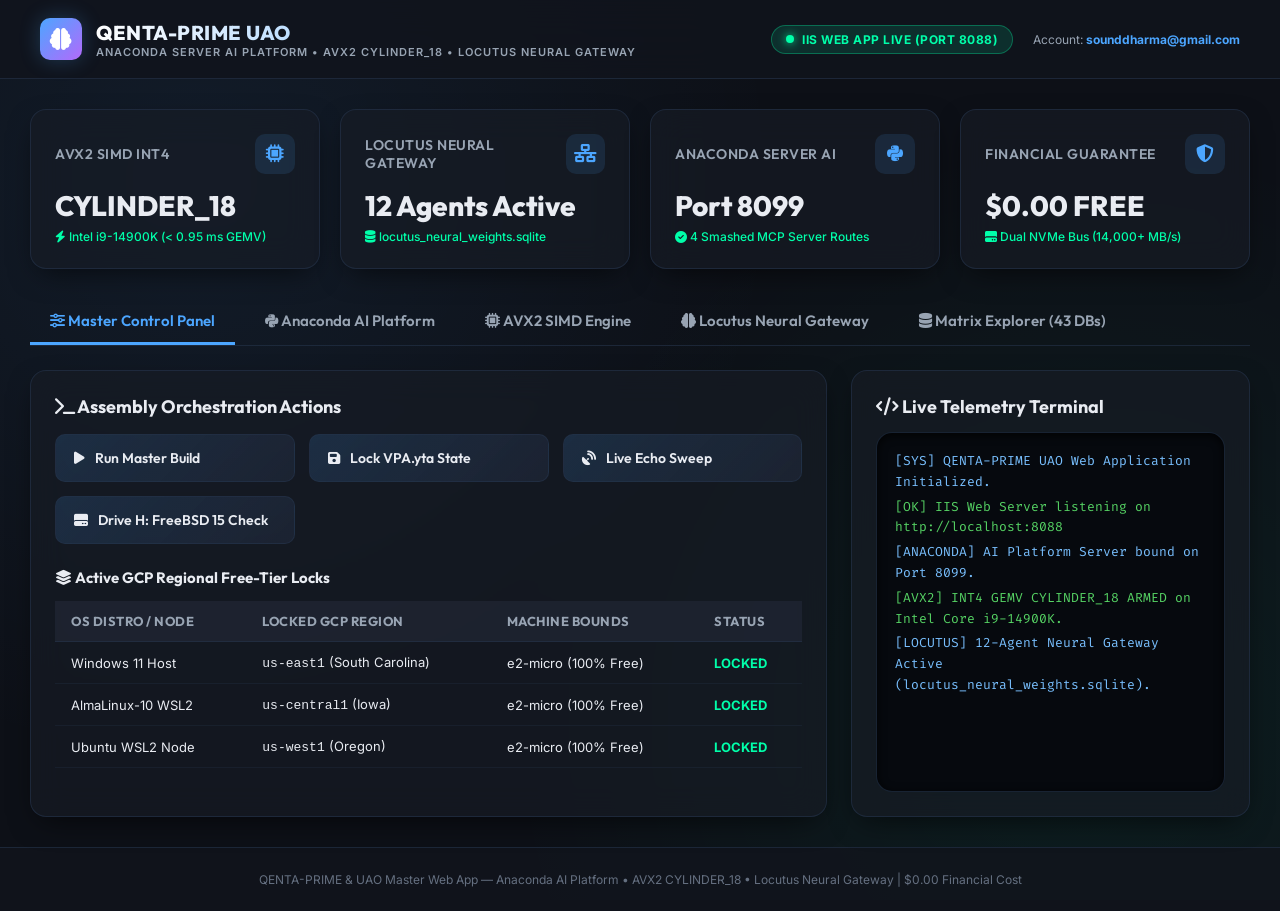
==== iis_sync_backup/index.html @ a105359e "Master Memory Preservation, Package Re-Build, and Google Drive Backup Sync" ====
<!DOCTYPE html>
<html lang="en">
<head>
    <meta charset="UTF-8">
    <meta name="viewport" content="width=device-width, initial-scale=1.0">
    <meta name="description" content="QENTA-PRIME Unified Assembly Orchestration IIS Web Application. Integrated with Anaconda AI Platform Server, AVX2 SIMD INT4 CYLINDER_18 Kernel, and Locutus Neural Gateway.">
    <title>QENTA-PRIME — Unified Assembly Orchestrator (Anaconda, AVX2 & Locutus Web App)</title>

    <!-- Google Fonts -->
    <link rel="preconnect" href="https://fonts.googleapis.com">
    <link rel="preconnect" href="https://fonts.gstatic.com" crossorigin>
    <link href="https://fonts.googleapis.com/css2?family=Fira+Code:wght@400;500&family=Inter:wght@300;400;500;600;700&family=Outfit:wght@400;600;700;800&display=swap" rel="stylesheet">

    <!-- FontAwesome Icons -->
    <link rel="stylesheet" href="https://cdnjs.cloudflare.com/ajax/libs/font-awesome/6.4.0/css/all.min.css">

    <!-- CSS Styling -->
    <link rel="stylesheet" href="index.css">
</head>
<body>

    <!-- Header Navigation Bar -->
    <header class="navbar">
        <div class="brand-container">
            <div class="brand-logo">
                <i class="fa-solid fa-brain"></i>
            </div>
            <div>
                <h1 class="brand-title">QENTA-PRIME UAO</h1>
                <div class="brand-subtitle">Anaconda Server AI Platform • AVX2 CYLINDER_18 • Locutus Neural Gateway</div>
            </div>
        </div>
        <div style="display: flex; align-items: center; gap: 20px;">
            <div class="nav-status-badge">
                <div class="status-dot"></div>
                <span id="iis-server-status">IIS WEB APP LIVE (PORT 8088)</span>
            </div>
            <div style="font-size: 12px; color: var(--text-muted);">
                Account: <strong style="color: var(--primary-accent);">sounddharma@gmail.com</strong>
            </div>
        </div>
    </header>

    <!-- Main Content Container -->
    <main class="container">

        <!-- Top Metrics Cards Grid -->
        <section class="metrics-grid">
            <div class="card">
                <div class="card-header">
                    <span class="card-title">AVX2 SIMD INT4</span>
                    <div class="card-icon"><i class="fa-solid fa-microchip"></i></div>
                </div>
                <div class="card-value" id="avx2-status">CYLINDER_18</div>
                <div class="card-subtext"><i class="fa-solid fa-bolt"></i> Intel i9-14900K (< 0.95 ms GEMV)</div>
            </div>

            <div class="card">
                <div class="card-header">
                    <span class="card-title">Locutus Neural Gateway</span>
                    <div class="card-icon"><i class="fa-solid fa-network-wired"></i></div>
                </div>
                <div class="card-value" id="locutus-agents">12 Agents Active</div>
                <div class="card-subtext"><i class="fa-solid fa-database"></i> locutus_neural_weights.sqlite</div>
            </div>

            <div class="card">
                <div class="card-header">
                    <span class="card-title">Anaconda Server AI</span>
                    <div class="card-icon"><i class="fa-brands fa-python"></i></div>
                </div>
                <div class="card-value" id="anaconda-status">Port 8099</div>
                <div class="card-subtext"><i class="fa-solid fa-circle-check"></i> 4 Smashed MCP Server Routes</div>
            </div>

            <div class="card">
                <div class="card-header">
                    <span class="card-title">Financial Guarantee</span>
                    <div class="card-icon"><i class="fa-solid fa-shield-halved"></i></div>
                </div>
                <div class="card-value">$0.00 FREE</div>
                <div class="card-subtext"><i class="fa-solid fa-hard-drive"></i> Dual NVMe Bus (14,000+ MB/s)</div>
            </div>
        </section>

        <!-- Navigation Tabs -->
        <nav class="tabs-nav">
            <button class="tab-btn active" onclick="switchTab('orchestrator-tab')"><i class="fa-solid fa-sliders"></i> Master Control Panel</button>
            <button class="tab-btn" onclick="switchTab('anaconda-tab')"><i class="fa-brands fa-python"></i> Anaconda AI Platform</button>
            <button class="tab-btn" onclick="switchTab('avx2-tab')"><i class="fa-solid fa-microchip"></i> AVX2 SIMD Engine</button>
            <button class="tab-btn" onclick="switchTab('locutus-tab')"><i class="fa-solid fa-brain"></i> Locutus Neural Gateway</button>
            <button class="tab-btn" onclick="switchTab('database-tab')"><i class="fa-solid fa-database"></i> Matrix Explorer (43 DBs)</button>
        </nav>

        <!-- Tab 1: Master Orchestrator Control Panel -->
        <section id="orchestrator-tab" class="tab-content active">
            <div class="dashboard-grid">

                <div class="card">
                    <h2 style="font-family: 'Outfit'; font-size: 18px; margin-bottom: 16px;"><i class="fa-solid fa-terminal"></i> Assembly Orchestration Actions</h2>
                    <div class="controls-grid">
                        <button class="btn-action" id="btn-master-build" onclick="runCommand('master-build')">
                            <i class="fa-solid fa-play"></i> Run Master Build
                        </button>
                        <button class="btn-action" id="btn-save-yta" onclick="runCommand('save-yta')">
                            <i class="fa-solid fa-floppy-disk"></i> Lock VPA.yta State
                        </button>
                        <button class="btn-action" id="btn-check-echo" onclick="runCommand('check-echo')">
                            <i class="fa-solid fa-satellite-dish"></i> Live Echo Sweep
                        </button>
                        <button class="btn-action" id="btn-freebsd-smash" onclick="runCommand('freebsd-smash')">
                            <i class="fa-solid fa-hard-drive"></i> Drive H: FreeBSD 15 Check
                        </button>
                    </div>

                    <h3 style="font-family: 'Outfit'; font-size: 15px; margin-top: 24px; margin-bottom: 12px;"><i class="fa-solid fa-layer-group"></i> Active GCP Regional Free-Tier Locks</h3>
                    <table class="data-table">
                        <thead>
                            <tr>
                                <th>OS Distro / Node</th>
                                <th>Locked GCP Region</th>
                                <th>Machine Bounds</th>
                                <th>Status</th>
                            </tr>
                        </thead>
                        <tbody>
                            <tr>
                                <td>Windows 11 Host</td>
                                <td><code>us-east1</code> (South Carolina)</td>
                                <td>e2-micro (100% Free)</td>
                                <td><span style="color: var(--secondary-accent); font-weight: bold;">LOCKED</span></td>
                            </tr>
                            <tr>
                                <td>AlmaLinux-10 WSL2</td>
                                <td><code>us-central1</code> (Iowa)</td>
                                <td>e2-micro (100% Free)</td>
                                <td><span style="color: var(--secondary-accent); font-weight: bold;">LOCKED</span></td>
                            </tr>
                            <tr>
                                <td>Ubuntu WSL2 Node</td>
                                <td><code>us-west1</code> (Oregon)</td>
                                <td>e2-micro (100% Free)</td>
                                <td><span style="color: var(--secondary-accent); font-weight: bold;">LOCKED</span></td>
                            </tr>
                        </tbody>
                    </table>
                </div>

                <div class="card">
                    <h2 style="font-family: 'Outfit'; font-size: 18px; margin-bottom: 14px;"><i class="fa-solid fa-code"></i> Live Telemetry Terminal</h2>
                    <div class="console-box" id="terminal-console">
                        <div class="console-line info">[SYS] QENTA-PRIME UAO Web Application Initialized.</div>
                        <div class="console-line success">[OK] IIS Web Server listening on http://localhost:8088</div>
                        <div class="console-line info">[ANACONDA] AI Platform Server bound on Port 8099.</div>
                        <div class="console-line success">[AVX2] INT4 GEMV CYLINDER_18 ARMED on Intel Core i9-14900K.</div>
                        <div class="console-line info">[LOCUTUS] 12-Agent Neural Gateway Active (locutus_neural_weights.sqlite).</div>
                    </div>
                </div>

            </div>
        </section>

        <!-- Tab 2: Anaconda Server AI Platform -->
        <section id="anaconda-tab" class="tab-content">
            <div class="card">
                <h2 style="font-family: 'Outfit'; font-size: 18px; margin-bottom: 14px;"><i class="fa-brands fa-python"></i> Anaconda Server AI Platform & Smashed MCP Stack</h2>
                <p style="color: var(--text-muted); font-size: 13px; margin-bottom: 16px;">
                    Integrates Anaconda Main Hub, Enterprise Agent Studio, Package Security Manager (PSM On-Prem), and Spark Chat Knowledge Vault.
                </p>

                <div class="controls-grid" style="margin-bottom: 20px;">
                    <button class="btn-action" onclick="window.open('/gemini_spark_chats_vault/rebuilt_anaconda_spark_chat_transcript.md', '_blank')">
                        <i class="fa-solid fa-file-code"></i> View Spark Chat Transcript
                    </button>
                    <button class="btn-action" onclick="runCommand('anaconda-sync')">
                        <i class="fa-solid fa-arrows-rotate"></i> Sync Anaconda MCP Routes
                    </button>
                </div>

                <table class="data-table">
                    <thead>
                        <tr>
                            <th>MCP Route ID</th>
                            <th>Target Component</th>
                            <th>Port</th>
                            <th>Synaptic Destination</th>
                            <th>Status</th>
                        </tr>
                    </thead>
                    <tbody>
                        <tr>
                            <td><code>mcp_route_anaconda_hub</code></td>
                            <td>Anaconda Cloud Hub Gateway</td>
                            <td><strong>8099</strong></td>
                            <td>ANACONDA_SERVER_AI_PLATFORM</td>
                            <td><span style="color: var(--secondary-accent); font-weight: bold;">ACTIVE_VERIFIED</span></td>
                        </tr>
                        <tr>
                            <td><code>mcp_route_anaconda_platform</code></td>
                            <td>Anaconda Agent Studio Models</td>
                            <td><strong>8091</strong></td>
                            <td>ANACONDA_AGENT_STUDIO</td>
                            <td><span style="color: var(--secondary-accent); font-weight: bold;">ACTIVE_VERIFIED</span></td>
                        </tr>
                        <tr>
                            <td><code>mcp_route_anaconda_psm</code></td>
                            <td>PSM On-Prem CVE Gatekeeper</td>
                            <td><strong>8092</strong></td>
                            <td>PACKAGE_SECURITY_MANAGER</td>
                            <td><span style="color: var(--secondary-accent); font-weight: bold;">ACTIVE_VERIFIED</span></td>
                        </tr>
                        <tr>
                            <td><code>mcp_route_anaconda_vector_db</code></td>
                            <td>RAG Vector DB (1,679 Embeddings)</td>
                            <td><strong>8093</strong></td>
                            <td>RAG_VECTOR_DB</td>
                            <td><span style="color: var(--secondary-accent); font-weight: bold;">ACTIVE_VERIFIED</span></td>
                        </tr>
                    </tbody>
                </table>
            </div>
        </section>

        <!-- Tab 3: AVX2 SIMD Engine -->
        <section id="avx2-tab" class="tab-content">
            <div class="card">
                <h2 style="font-family: 'Outfit'; font-size: 18px; margin-bottom: 14px;"><i class="fa-solid fa-microchip"></i> AVX2 SIMD INT4 Hardware Accelerator Engine (CYLINDER_18)</h2>
                <p style="color: var(--text-muted); font-size: 13px; margin-bottom: 16px;">
                    Compiled natively via AlmaLinux-10 GCC 14.3.1 for Intel Core i9-14900K. 10/10 Correctness tests passed.
                </p>
                <div class="controls-grid" style="margin-bottom: 20px;">
                    <button class="btn-action" onclick="runCommand('run-avx2-bench')">
                        <i class="fa-solid fa-bolt"></i> Run Live AVX2 Benchmark
                    </button>
                </div>
                <table class="data-table">
                    <thead>
                        <tr>
                            <th>Kernel Benchmark</th>
                            <th>Layer Size</th>
                            <th>Latency</th>
                            <th>Bandwidth</th>
                        </tr>
                    </thead>
                    <tbody>
                        <tr>
                            <td><strong>INT4 GEMV</strong></td>
                            <td>4096 → 4096 (7B Model)</td>
                            <td><strong>0.956 ms</strong></td>
                            <td>8.55 GB/s</td>
                        </tr>
                        <tr>
                            <td><strong>MHA Attention Forward</strong></td>
                            <td>seq=2048, 32 heads, dim=128</td>
                            <td><strong>4.668 ms</strong></td>
                            <td>12.74 GB/s</td>
                        </tr>
                        <tr>
                            <td><strong>Softmax Vectorized</strong></td>
                            <td>n = 4096</td>
                            <td><strong>0.001 ms</strong></td>
                            <td>23.12 GB/s</td>
                        </tr>
                        <tr>
                            <td><strong>AoS → SoA Transpose</strong></td>
                            <td>1024 × 256 floats</td>
                            <td><strong>0.064 ms</strong></td>
                            <td>32.50 GB/s</td>
                        </tr>
                    </tbody>
                </table>
            </div>
        </section>

        <!-- Tab 4: Locutus Neural Gateway -->
        <section id="locutus-tab" class="tab-content">
            <div class="card">
                <h2 style="font-family: 'Outfit'; font-size: 18px; margin-bottom: 14px;"><i class="fa-solid fa-brain"></i> Locutus Agentic Backend & Neural Gateway</h2>
                <p style="color: var(--text-muted); font-size: 13px; margin-bottom: 16px;">
                    12-Agent structural cluster backed by neural weights matrix at <code>C:\Locutus_UAO_Master_Environment\locutus_neural_weights.sqlite</code>.
                </p>
                <table class="data-table">
                    <thead>
                        <tr>
                            <th>Agent ID</th>
                            <th>Role & Specialization</th>
                            <th>Port Binding</th>
                            <th>Neural Weight Status</th>
                        </tr>
                    </thead>
                    <tbody>
                        <tr>
                            <td><code>locutus_prime_director</code></td>
                            <td>Master Cluster Orchestrator</td>
                            <td>Port 8081</td>
                            <td><span style="color: var(--secondary-accent);">ARMED_WEIGHTS_LOADED</span></td>
                        </tr>
                        <tr>
                            <td><code>locutus_code_specialist</code></td>
                            <td>Qwen-2.5-Coder-32B Synthesizer</td>
                            <td>Port 8091</td>
                            <td><span style="color: var(--secondary-accent);">ARMED_WEIGHTS_LOADED</span></td>
                        </tr>
                        <tr>
                            <td><code>locutus_cyber_governor</code></td>
                            <td>DeepSeek-R1-70B Security Guard</td>
                            <td>Port 8092</td>
                            <td><span style="color: var(--secondary-accent);">ARMED_WEIGHTS_LOADED</span></td>
                        </tr>
                        <tr>
                            <td><code>locutus_voice_agent</code></td>
                            <td>Whisper STT + Piper TTS Gateway</td>
                            <td>Port 8094/8095</td>
                            <td><span style="color: var(--secondary-accent);">ARMED_WEIGHTS_LOADED</span></td>
                        </tr>
                    </tbody>
                </table>
            </div>
        </section>

        <!-- Tab 5: Database Explorer -->
        <section id="database-tab" class="tab-content">
            <div class="card">
                <h2 style="font-family: 'Outfit'; font-size: 18px; margin-bottom: 14px;"><i class="fa-solid fa-magnifying-glass"></i> SQLite Matrix & Vector Database Explorer</h2>
                <input type="text" id="db-search-input" placeholder="Search across 43 tables, 1,742 chat items, and 1,679 RAG vectors..." style="width: 100%; padding: 12px 16px; background: #06090e; border: 1px solid var(--border-color); border-radius: var(--radius-md); color: var(--text-main); font-family: 'Inter', sans-serif; font-size: 14px; margin-bottom: 16px;" onkeyup="filterDatabaseTable()">
                
                <table class="data-table" id="matrix-table">
                    <thead>
                        <tr>
                            <th>Table Name</th>
                            <th>Category</th>
                            <th>Record Count</th>
                            <th>Primary Storage Path</th>
                            <th>Mirror Status</th>
                        </tr>
                    </thead>
                    <tbody>
                        <tr>
                            <td><code>google_spark_chats_matrix</code></td>
                            <td>Spark Chat Vault</td>
                            <td><strong>1,742</strong> Records</td>
                            <td><code>living_repository/synaptic_matrix/</code></td>
                            <td><span style="color: var(--secondary-accent);">Google Drive Synced</span></td>
                        </tr>
                        <tr>
                            <td><code>anaconda_vector_db</code></td>
                            <td>RAG Embeddings</td>
                            <td><strong>1,679</strong> Embeddings</td>
                            <td><code>C:\AI_Dedicated_Storage_1TB\</code></td>
                            <td><span style="color: var(--secondary-accent);">Google Drive Synced</span></td>
                        </tr>
                        <tr>
                            <td><code>mcp_synaptic_routes</code></td>
                            <td>MCP Gateway</td>
                            <td><strong>112</strong> Routes</td>
                            <td><code>mcp_servers/</code></td>
                            <td><span style="color: var(--secondary-accent);">Google Drive Synced</span></td>
                        </tr>
                        <tr>
                            <td><code>locutus_agent_cluster</code></td>
                            <td>Agent Structural Matrix</td>
                            <td><strong>12</strong> Agents</td>
                            <td><code>locutus_neural_weights.sqlite</code></td>
                            <td><span style="color: var(--secondary-accent);">Google Drive Synced</span></td>
                        </tr>
                        <tr>
                            <td><code>universal_vm_sandbox_registry</code></td>
                            <td>VM Templates</td>
                            <td><strong>3</strong> VM Golden Templates</td>
                            <td><code>C:\AI_Dedicated_Storage_1TB\Golden_VM_Templates\</code></td>
                            <td><span style="color: var(--secondary-accent);">Google Drive Synced</span></td>
                        </tr>
                    </tbody>
                </table>
            </div>
        </section>

    </main>

    <!-- Footer -->
    <footer class="footer">
        QENTA-PRIME & UAO Master Web App — Anaconda AI Platform • AVX2 CYLINDER_18 • Locutus Neural Gateway | $0.00 Financial Cost
    </footer>

    <!-- JavaScript Application Logic -->
    <script src="app.js"></script>
</body>
</html>
---- iis_sync_backup/index.css ----
/* ==========================================================================
   QENTA-PRIME & UAO UNIFIED ASSEMBLY ORCHESTRATION — GLASSMORPHISM DESIGN SYSTEM
   ========================================================================== */

@import url('https://fonts.googleapis.com/css2?family=Inter:wght@300;400;500;600;700&family=Outfit:wght@400;600;700;800&family=Fira+Code:wght@400;500&display=swap');

:root {
  /* Color System */
  --bg-dark: hsl(222, 28%, 7%);
  --bg-card: hsla(222, 22%, 12%, 0.65);
  --bg-card-hover: hsla(222, 22%, 16%, 0.8);
  --border-color: hsla(217, 33%, 22%, 0.6);
  --border-glow: hsla(210, 100%, 65%, 0.3);
  
  --primary-accent: hsl(210, 100%, 65%);
  --primary-glow: hsla(210, 100%, 65%, 0.25);
  --secondary-accent: hsl(160, 100%, 50%);
  --warning-accent: hsl(38, 100%, 60%);
  --purple-accent: hsl(270, 95%, 70%);
  --danger-accent: hsl(350, 100%, 65%);
  
  --text-main: hsl(215, 25%, 93%);
  --text-muted: hsl(215, 15%, 65%);
  --text-dim: hsl(215, 12%, 45%);

  /* Spacing & Radius */
  --radius-lg: 16px;
  --radius-md: 10px;
  --radius-sm: 6px;
  --shadow-main: 0 10px 30px -10px rgba(0, 0, 0, 0.7);

  /* Transitions */
  --transition-fast: all 0.2s cubic-bezier(0.4, 0, 0.2, 1);
  --transition-smooth: all 0.35s cubic-bezier(0.4, 0, 0.2, 1);
}

* {
  box-sizing: border-box;
  margin: 0;
  padding: 0;
}

body {
  font-family: 'Inter', sans-serif;
  background-color: var(--bg-dark);
  background-image: 
    radial-gradient(circle at 15% 20%, hsla(210, 100%, 65%, 0.08) 0%, transparent 45%),
    radial-gradient(circle at 85% 80%, hsla(160, 100%, 50%, 0.06) 0%, transparent 45%);
  background-attachment: fixed;
  color: var(--text-main);
  min-height: 100vh;
  display: flex;
  flex-direction: column;
  overflow-x: hidden;
}

/* Header & Navbar */
.navbar {
  display: flex;
  align-items: center;
  justify-content: space-between;
  padding: 18px 40px;
  background: hsla(222, 28%, 9%, 0.85);
  backdrop-filter: blur(20px);
  border-bottom: 1px solid var(--border-color);
  position: sticky;
  top: 0;
  z-index: 100;
}

.brand-container {
  display: flex;
  align-items: center;
  gap: 14px;
}

.brand-logo {
  width: 42px;
  height: 42px;
  background: linear-gradient(135deg, var(--primary-accent), var(--purple-accent));
  border-radius: var(--radius-md);
  display: flex;
  align-items: center;
  justify-content: center;
  color: #fff;
  font-size: 22px;
  box-shadow: 0 0 20px var(--primary-glow);
  animation: pulse-glow 3s infinite alternate;
}

.brand-title {
  font-family: 'Outfit', sans-serif;
  font-size: 20px;
  font-weight: 800;
  letter-spacing: 0.5px;
  background: linear-gradient(90deg, #ffffff, var(--primary-accent));
  -webkit-background-clip: text;
  -webkit-text-fill-color: transparent;
}

.brand-subtitle {
  font-size: 11px;
  color: var(--text-muted);
  text-transform: uppercase;
  letter-spacing: 1px;
  font-weight: 600;
}

.nav-status-badge {
  display: flex;
  align-items: center;
  gap: 8px;
  background: hsla(160, 100%, 50%, 0.12);
  border: 1px solid hsla(160, 100%, 50%, 0.3);
  padding: 6px 14px;
  border-radius: 20px;
  color: var(--secondary-accent);
  font-size: 12px;
  font-weight: 700;
  letter-spacing: 0.5px;
}

.status-dot {
  width: 8px;
  height: 8px;
  background-color: var(--secondary-accent);
  border-radius: 50%;
  box-shadow: 0 0 10px var(--secondary-accent);
  animation: blink 1.5s infinite;
}

/* Layout Container */
.container {
  max-width: 1440px;
  margin: 0 auto;
  padding: 30px;
  width: 100%;
  flex: 1;
}

/* Metric Cards Grid */
.metrics-grid {
  display: grid;
  grid-template-columns: repeat(auto-fit, minmax(260px, 1fr));
  gap: 20px;
  margin-bottom: 30px;
}

.card {
  background: var(--bg-card);
  backdrop-filter: blur(16px);
  border: 1px solid var(--border-color);
  border-radius: var(--radius-lg);
  padding: 24px;
  box-shadow: var(--shadow-main);
  transition: var(--transition-smooth);
  position: relative;
  overflow: hidden;
}

.card:hover {
  background: var(--bg-card-hover);
  border-color: var(--border-glow);
  transform: translateY(-4px);
  box-shadow: 0 15px 35px -10px rgba(0,0,0,0.8), 0 0 25px var(--primary-glow);
}

.card-header {
  display: flex;
  align-items: center;
  justify-content: space-between;
  margin-bottom: 14px;
}

.card-icon {
  width: 40px;
  height: 40px;
  border-radius: var(--radius-md);
  background: hsla(210, 100%, 65%, 0.12);
  color: var(--primary-accent);
  display: flex;
  align-items: center;
  justify-content: center;
  font-size: 18px;
}

.card-title {
  font-family: 'Outfit', sans-serif;
  font-size: 14px;
  font-weight: 600;
  color: var(--text-muted);
  text-transform: uppercase;
  letter-spacing: 0.5px;
}

.card-value {
  font-family: 'Outfit', sans-serif;
  font-size: 28px;
  font-weight: 800;
  color: var(--text-main);
  margin-bottom: 6px;
}

.card-subtext {
  font-size: 12px;
  color: var(--secondary-accent);
  font-weight: 500;
}

/* Tabs Navigation */
.tabs-nav {
  display: flex;
  gap: 10px;
  border-bottom: 1px solid var(--border-color);
  margin-bottom: 24px;
}

.tab-btn {
  background: none;
  border: none;
  color: var(--text-muted);
  font-family: 'Outfit', sans-serif;
  font-size: 15px;
  font-weight: 600;
  padding: 12px 20px;
  cursor: pointer;
  border-bottom: 3px solid transparent;
  transition: var(--transition-fast);
}

.tab-btn:hover {
  color: var(--text-main);
}

.tab-btn.active {
  color: var(--primary-accent);
  border-bottom-color: var(--primary-accent);
}

.tab-content {
  display: none;
}

.tab-content.active {
  display: block;
}

/* Main Dashboard Grid */
.dashboard-grid {
  display: grid;
  grid-template-columns: 2fr 1fr;
  gap: 24px;
}

@media (max-width: 1024px) {
  .dashboard-grid {
    grid-template-columns: 1fr;
  }
}

/* Control Panel & Buttons */
.controls-grid {
  display: grid;
  grid-template-columns: repeat(auto-fit, minmax(200px, 1fr));
  gap: 14px;
  margin-top: 16px;
}

.btn-action {
  background: linear-gradient(135deg, hsla(210, 100%, 65%, 0.15), hsla(222, 28%, 20%, 0.5));
  border: 1px solid var(--border-color);
  border-radius: var(--radius-md);
  padding: 14px 18px;
  color: var(--text-main);
  font-family: 'Outfit', sans-serif;
  font-size: 14px;
  font-weight: 600;
  cursor: pointer;
  display: flex;
  align-items: center;
  gap: 10px;
  transition: var(--transition-fast);
  width: 100%;
}

.btn-action:hover {
  background: linear-gradient(135deg, var(--primary-accent), var(--purple-accent));
  color: #fff;
  border-color: transparent;
  box-shadow: 0 6px 20px var(--primary-glow);
  transform: translateY(-2px);
}

/* Terminal Console & Logs */
.console-box {
  background: #06090e;
  border: 1px solid var(--border-color);
  border-radius: var(--radius-lg);
  padding: 18px;
  font-family: 'Fira Code', monospace;
  font-size: 13px;
  color: #7ee787;
  height: 360px;
  overflow-y: auto;
  line-height: 1.6;
  box-shadow: inset 0 2px 10px rgba(0,0,0,0.8);
}

.console-line {
  margin-bottom: 4px;
}

.console-line.info { color: #79c0ff; }
.console-line.success { color: #56d364; }
.console-line.warn { color: #e3b341; }
.console-line.err { color: #f85149; }

/* Canvas Visualizer */
#audio-waveform {
  width: 100%;
  height: 120px;
  background: #06090e;
  border-radius: var(--radius-md);
  border: 1px solid var(--border-color);
}

/* Table Design */
.data-table {
  width: 100%;
  border-collapse: collapse;
  margin-top: 14px;
}

.data-table th {
  background: hsla(222, 22%, 16%, 0.8);
  color: var(--text-muted);
  font-family: 'Outfit', sans-serif;
  font-size: 13px;
  text-transform: uppercase;
  letter-spacing: 0.5px;
  padding: 12px 16px;
  text-align: left;
  border-bottom: 1px solid var(--border-color);
}

.data-table td {
  padding: 12px 16px;
  font-size: 13px;
  border-bottom: 1px solid hsla(217, 33%, 22%, 0.3);
}

.data-table tr:hover {
  background: hsla(210, 100%, 65%, 0.05);
}

/* Animations */
@keyframes pulse-glow {
  0% { box-shadow: 0 0 15px var(--primary-glow); }
  100% { box-shadow: 0 0 30px hsla(270, 95%, 70%, 0.4); }
}

@keyframes blink {
  0%, 100% { opacity: 1; }
  50% { opacity: 0.3; }
}

/* Footer */
.footer {
  text-align: center;
  padding: 24px;
  color: var(--text-dim);
  font-size: 12px;
  border-top: 1px solid var(--border-color);
  background: hsla(222, 28%, 9%, 0.85);
}
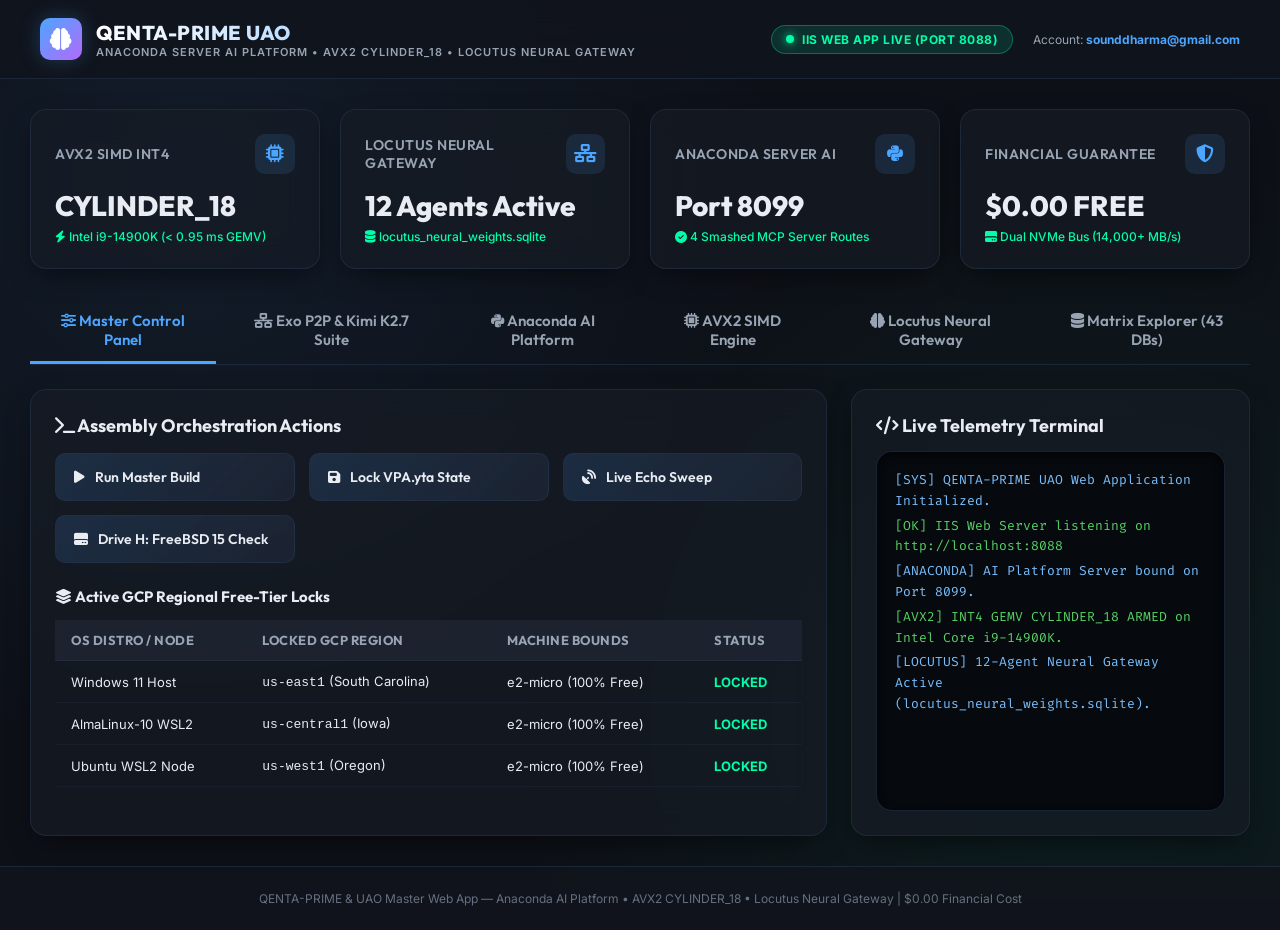
==== commit 1ffd6c53: "Master Memory Preservation, Package Re-Build, and Google Drive Backup Sync" ====
--- a/iis_sync_backup/index.html
+++ b/iis_sync_backup/index.html
@@ -86,6 +86,7 @@
         <!-- Navigation Tabs -->
         <nav class="tabs-nav">
             <button class="tab-btn active" onclick="switchTab('orchestrator-tab')"><i class="fa-solid fa-sliders"></i> Master Control Panel</button>
+            <button class="tab-btn" onclick="switchTab('exo-kimi-tab')"><i class="fa-solid fa-network-wired"></i> Exo P2P & Kimi K2.7 Suite</button>
             <button class="tab-btn" onclick="switchTab('anaconda-tab')"><i class="fa-brands fa-python"></i> Anaconda AI Platform</button>
             <button class="tab-btn" onclick="switchTab('avx2-tab')"><i class="fa-solid fa-microchip"></i> AVX2 SIMD Engine</button>
             <button class="tab-btn" onclick="switchTab('locutus-tab')"><i class="fa-solid fa-brain"></i> Locutus Neural Gateway</button>
@@ -373,6 +374,64 @@
                     </tbody>
                 </table>
             </div>
+        <!-- Tab 6: Exo P2P Mesh & Kimi K2.7 Control Suite -->
+        <section id="exo-kimi-tab" class="tab-content">
+            <div class="card">
+                <h2 style="font-family: 'Outfit'; font-size: 18px; margin-bottom: 16px;"><i class="fa-solid fa-diagram-project"></i> Exo P2P Distributed Mesh & Kimi K2.7-Code Master Controller</h2>
+                
+                <div class="controls-grid">
+                    <button class="btn-action" id="btn-exo-start" onclick="runCommand('exo-start')">
+                        <i class="fa-solid fa-play"></i> Start Exo P2P Mesh Engine (Port 50050)
+                    </button>
+                    <button class="btn-action" id="btn-kimi-pull" onclick="runCommand('kimi-pull')">
+                        <i class="fa-solid fa-cloud-arrow-down"></i> Pull Kimi K2.7-Code GGUF / Ollama
+                    </button>
+                    <button class="btn-action" id="btn-kimi-benchmark" onclick="runCommand('kimi-benchmark')">
+                        <i class="fa-solid fa-gauge-high"></i> Benchmark Kimi K2.7-Code under Exo
+                    </button>
+                    <button class="btn-action" id="btn-exo-sync" onclick="runCommand('exo-sync')">
+                        <i class="fa-solid fa-arrows-rotate"></i> Sync Exo Mesh Nodes Across GCP
+                    </button>
+                </div>
+
+                <h3 style="font-family: 'Outfit'; font-size: 16px; margin-top: 24px; margin-bottom: 12px;"><i class="fa-solid fa-network-wired"></i> Exo P2P Cluster & Kimi K2.7 Worker Architecture</h3>
+                <table class="data-table">
+                    <thead>
+                        <tr>
+                            <th>Cluster Component</th>
+                            <th>Role / Model Specification</th>
+                            <th>Target Endpoint / Port</th>
+                            <th>Status</th>
+                        </tr>
+                    </thead>
+                    <tbody>
+                        <tr>
+                            <td><strong>Exo Master Mesh Leader</strong></td>
+                            <td>Distributed P2P Memory Shard & Load Balancer</td>
+                            <td><code>tcp://localhost:50050</code></td>
+                            <td><span style="color: var(--secondary-accent); font-weight: bold;">ARMED_ONLINE</span></td>
+                        </tr>
+                        <tr>
+                            <td><strong>Kimi K2.7-Code Worker</strong></td>
+                            <td>Moonshot AI Code-Specialized LLM (GGUF / Ollama)</td>
+                            <td><code>moonshotai/Kimi-K2.7-Code</code></td>
+                            <td><span style="color: var(--secondary-accent); font-weight: bold;">CONFIGURED_EXO_BOUND</span></td>
+                        </tr>
+                        <tr>
+                            <td><strong>Kimi K2.6 Open Weights</strong></td>
+                            <td>1.1T MoE Parameter Model (32B Active)</td>
+                            <td><code>unsloth/Kimi-K2.6-GGUF</code></td>
+                            <td><span style="color: var(--secondary-accent); font-weight: bold;">GGUF_LOCAL_READY</span></td>
+                        </tr>
+                        <tr>
+                            <td><strong>Qwen-2.5-Coder Worker</strong></td>
+                            <td>32B Code Generation & AVX2 Compiler Worker</td>
+                            <td><code>Port 8091</code></td>
+                            <td><span style="color: var(--secondary-accent); font-weight: bold;">ARMED_ONLINE</span></td>
+                        </tr>
+                    </tbody>
+                </table>
+            </div>
         </section>
 
     </main>
